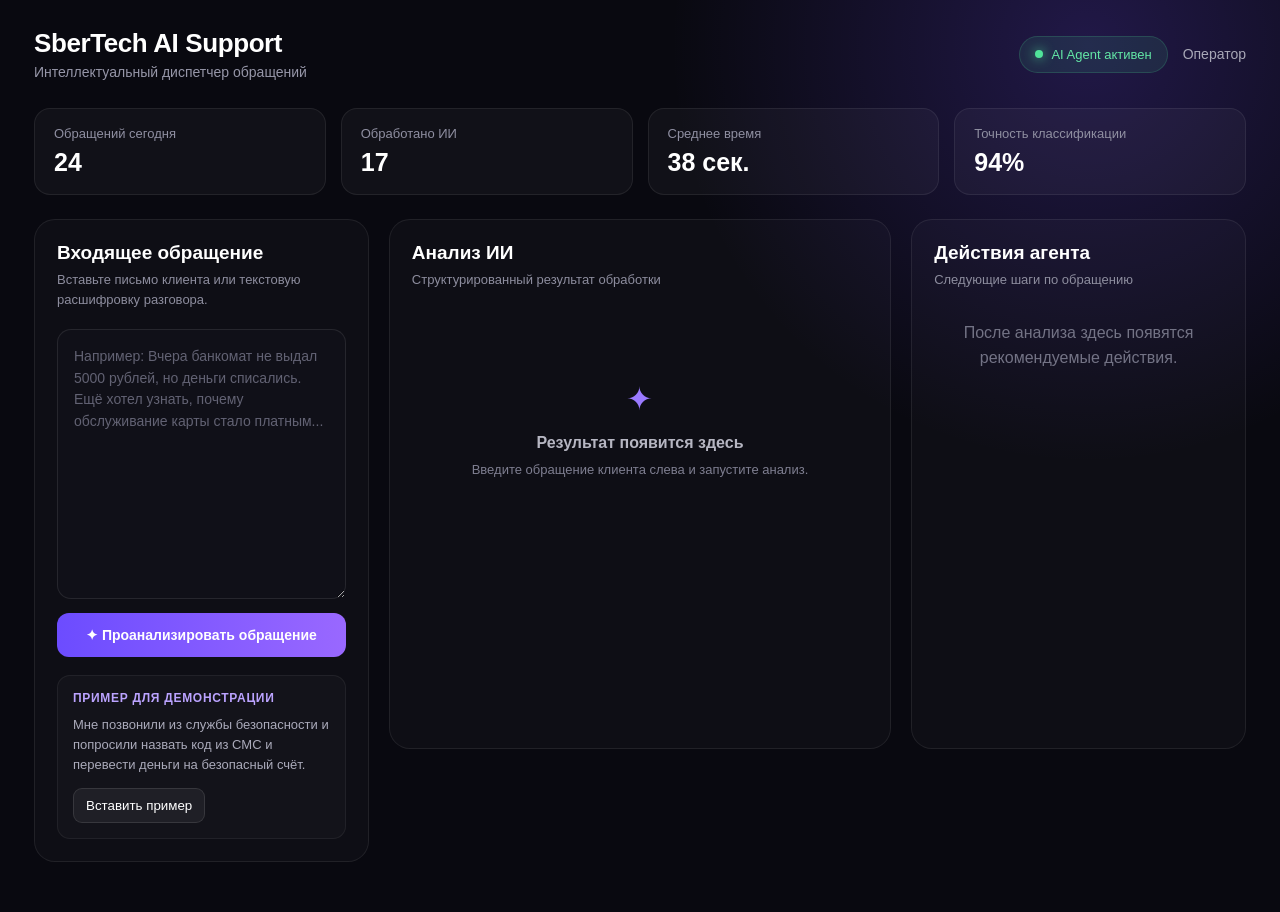
==== frontend/chat.html @ ca97415d "Добавили frontend" ====
<!DOCTYPE html>
<html lang="ru">

<head>
    <meta charset="UTF-8">

    <meta
        name="viewport"
        content="width=device-width, initial-scale=1.0"
    >

    <title>SberTech AI Support</title>

    <link
        rel="stylesheet"
        href="css/style.css"
    >
</head>


<body>

    <div class="app-container">


        <!-- =========================================
             ШАПКА
        ========================================== -->

        <header class="header">

            <div class="brand">

                <img
                    src="assets/logo.png"
                    alt="SberTech"
                    class="brand-logo"
                    onerror="this.style.display='none'"
                >

                <div>
                    <div class="brand-title">
                        SberTech AI Support
                    </div>

                    <div class="brand-subtitle">
                        Интеллектуальный диспетчер обращений
                    </div>
                </div>

            </div>


            <div class="header-right">

                <div class="online-status">
                    <span class="online-dot"></span>
                    AI Agent активен
                </div>

                <div
                    id="operatorName"
                    class="operator-name"
                ></div>

            </div>

        </header>



        <!-- =========================================
             МЕТРИКИ
        ========================================== -->

        <section class="metrics">

            <div class="metric-card">

                <div class="metric-label">
                    Обращений сегодня
                </div>

                <div class="metric-value">
                    24
                </div>

            </div>


            <div class="metric-card">

                <div class="metric-label">
                    Обработано ИИ
                </div>

                <div class="metric-value">
                    17
                </div>

            </div>


            <div class="metric-card">

                <div class="metric-label">
                    Среднее время
                </div>

                <div class="metric-value">
                    38 сек.
                </div>

            </div>


            <div class="metric-card">

                <div class="metric-label">
                    Точность классификации
                </div>

                <div class="metric-value">
                    94%
                </div>

            </div>

        </section>



        <!-- =========================================
             ОСНОВНАЯ ЧАСТЬ
        ========================================== -->

        <main class="main-grid">


            <!-- ЛЕВАЯ КОЛОНКА -->

            <section class="panel input-panel">

                <div class="section-title">
                    Входящее обращение
                </div>

                <div class="section-description">
                    Вставьте письмо клиента или
                    текстовую расшифровку разговора.
                </div>


                <textarea
                    id="message"
                    class="message-input"
                    placeholder="Например: Вчера банкомат не выдал 5000 рублей, но деньги списались. Ещё хотел узнать, почему обслуживание карты стало платным..."
                ></textarea>


                <button
                    id="analyzeButton"
                    class="primary-button"
                >
                    ✦ Проанализировать обращение
                </button>


                <div class="example-box">

                    <div class="example-title">
                        Пример для демонстрации
                    </div>

                    <p>
                        Мне позвонили из службы безопасности
                        и попросили назвать код из СМС и
                        перевести деньги на безопасный счёт.
                    </p>

                    <button
                        id="exampleButton"
                        class="secondary-button"
                    >
                        Вставить пример
                    </button>

                </div>

            </section>



            <!-- ЦЕНТРАЛЬНАЯ КОЛОНКА -->

            <section class="panel analysis-panel">

                <div class="section-header">

                    <div>
                        <div class="section-title">
                            Анализ ИИ
                        </div>

                        <div class="section-description">
                            Структурированный результат обработки
                        </div>
                    </div>

                    <div
                        id="problemCounter"
                        class="counter hidden"
                    >
                        0 проблем
                    </div>

                </div>


                <!-- LOADING -->

                <div
                    id="loading"
                    class="loading hidden"
                >

                    <div class="spinner"></div>

                    <div>
                        ИИ анализирует обращение...
                    </div>

                </div>


                <!-- ПУСТОЕ СОСТОЯНИЕ -->

                <div
                    id="emptyState"
                    class="empty-state"
                >

                    <div class="empty-icon">
                        ✦
                    </div>

                    <h3>
                        Результат появится здесь
                    </h3>

                    <p>
                        Введите обращение клиента слева
                        и запустите анализ.
                    </p>

                </div>


                <!-- ОШИБКА -->

                <div
                    id="errorBox"
                    class="error-box hidden"
                ></div>


                <!-- КАРТОЧКИ -->

                <div id="results"></div>

            </section>



            <!-- ПРАВАЯ КОЛОНКА -->

            <section class="panel action-panel">

                <div class="section-title">
                    Действия агента
                </div>

                <div class="section-description">
                    Следующие шаги по обращению
                </div>


                <div
                    id="actionsEmpty"
                    class="empty-action"
                >
                    После анализа здесь появятся
                    рекомендуемые действия.
                </div>


                <div id="actions"></div>

            </section>

        </main>

    </div>


    <script src="js/chat.js"></script>

</body>

</html>
---- frontend/css/style.css ----
/* =========================================
   ОБЩИЕ НАСТРОЙКИ
========================================= */

* {
    box-sizing: border-box;
}


html {
    scroll-behavior: smooth;
}


body {
    margin: 0;

    min-height: 100vh;

    font-family:
        Inter,
        Arial,
        Helvetica,
        sans-serif;

    background:
        radial-gradient(
            circle at 85% 5%,
            rgba(112, 74, 255, 0.23),
            transparent 30%
        ),
        #090910;

    color: #ffffff;
}


/* =========================================
   ОСНОВНОЙ КОНТЕЙНЕР
========================================= */

.app-container {
    width: 100%;

    max-width: 1550px;

    margin: 0 auto;

    padding:
        28px
        34px
        50px;
}


/* =========================================
   HEADER
========================================= */

.header {
    display: flex;

    justify-content: space-between;

    align-items: center;

    gap: 25px;

    margin-bottom: 28px;
}


.brand {
    display: flex;

    align-items: center;

    gap: 14px;
}


.brand-logo {
    width: 46px;
    height: 46px;

    object-fit: contain;

    border-radius: 12px;
}


.brand-title {
    font-size: 26px;

    font-weight: 800;

    letter-spacing: -0.4px;
}


.brand-subtitle {
    margin-top: 5px;

    color: #9696a8;

    font-size: 14px;
}


.header-right {
    display: flex;

    align-items: center;

    gap: 15px;
}


.online-status {
    display: flex;

    align-items: center;

    gap: 8px;

    padding:
        10px
        15px;

    background:
        rgba(71, 220, 145, 0.10);

    color: #63e7a6;

    border:
        1px solid
        rgba(71, 220, 145, 0.18);

    border-radius: 999px;

    font-size: 13px;
}


.online-dot {
    width: 8px;
    height: 8px;

    background: #50e49a;

    border-radius: 50%;

    box-shadow:
        0 0 12px
        rgba(80, 228, 154, 0.9);
}


.operator-name {
    color: #a8a8b7;

    font-size: 14px;
}


/* =========================================
   МЕТРИКИ
========================================= */

.metrics {
    display: grid;

    grid-template-columns:
        repeat(4, 1fr);

    gap: 15px;

    margin-bottom: 24px;
}


.metric-card {
    background:
        rgba(255, 255, 255, 0.035);

    border:
        1px solid
        rgba(255, 255, 255, 0.075);

    border-radius: 16px;

    padding: 17px 19px;
}


.metric-label {
    color: #8f8fa1;

    font-size: 13px;
}


.metric-value {
    margin-top: 7px;

    font-size: 25px;

    font-weight: 750;
}


/* =========================================
   ОСНОВНАЯ СЕТКА
========================================= */

.main-grid {
    display: grid;

    grid-template-columns:
        0.9fr
        1.35fr
        0.9fr;

    gap: 20px;

    align-items: start;
}


.panel {
    background:
        rgba(255, 255, 255, 0.025);

    border:
        1px solid
        rgba(255, 255, 255, 0.075);

    border-radius: 21px;

    padding: 22px;

    min-height: 530px;
}


.section-header {
    display: flex;

    align-items: flex-start;

    justify-content: space-between;

    gap: 15px;
}


.section-title {
    font-size: 19px;

    font-weight: 700;
}


.section-description {
    margin-top: 6px;

    margin-bottom: 20px;

    color: #8d8d9e;

    font-size: 13px;

    line-height: 1.5;
}


/* =========================================
   TEXTAREA
========================================= */

.message-input {
    display: block;

    width: 100%;

    height: 270px;

    resize: vertical;

    padding: 16px;

    background: #101018;

    color: white;

    border:
        1px solid
        rgba(255, 255, 255, 0.09);

    border-radius: 14px;

    outline: none;

    font: inherit;

    font-size: 14px;

    line-height: 1.55;

    transition:
        border-color 0.2s,
        box-shadow 0.2s;
}


.message-input::placeholder {
    color: #626273;
}


.message-input:focus {
    border-color: #7958ff;

    box-shadow:
        0 0 0 3px
        rgba(121, 88, 255, 0.10);
}


/* =========================================
   КНОПКИ
========================================= */

button {
    font-family: inherit;
}


.primary-button {
    width: 100%;

    margin-top: 14px;

    padding:
        14px
        16px;

    border: none;

    border-radius: 12px;

    background:
        linear-gradient(
            90deg,
            #6c4cff,
            #9968ff
        );

    color: white;

    font-size: 14px;

    font-weight: 700;

    cursor: pointer;

    transition:
        transform 0.15s,
        opacity 0.15s;
}


.primary-button:hover {
    opacity: 0.92;

    transform:
        translateY(-1px);
}


.primary-button:disabled {
    opacity: 0.55;

    cursor: not-allowed;

    transform: none;
}


.secondary-button {
    padding:
        9px
        12px;

    border:
        1px solid
        rgba(255, 255, 255, 0.10);

    border-radius: 9px;

    background:
        rgba(255, 255, 255, 0.055);

    color: white;

    cursor: pointer;
}


.secondary-button:hover {
    background:
        rgba(255, 255, 255, 0.09);
}


/* =========================================
   ПРИМЕР
========================================= */

.example-box {
    margin-top: 18px;

    padding: 15px;

    background:
        rgba(255, 255, 255, 0.025);

    border:
        1px solid
        rgba(255, 255, 255, 0.06);

    border-radius: 13px;
}


.example-title {
    color: #bba3ff;

    font-size: 12px;

    font-weight: 700;

    text-transform: uppercase;

    letter-spacing: 0.7px;
}


.example-box p {
    margin:
        10px
        0
        13px;

    color: #aaaaba;

    font-size: 13px;

    line-height: 1.55;
}


/* =========================================
   AI РЕЗУЛЬТАТЫ
========================================= */

.problem-card {
    margin-bottom: 15px;

    padding: 18px;

    background:
        linear-gradient(
            145deg,
            #161621,
            #201a34
        );

    border:
        1px solid
        rgba(255, 255, 255, 0.075);

    border-radius: 17px;
}


.problem-top {
    display: flex;

    align-items: center;

    justify-content: space-between;

    gap: 15px;
}


.problem-number {
    display: inline-block;

    padding:
        5px
        9px;

    background:
        rgba(121, 88, 255, 0.14);

    color: #b79fff;

    border-radius: 999px;

    font-size: 11px;

    font-weight: 700;
}


.problem-card h3 {
    margin:
        13px
        0
        7px;

    font-size: 18px;
}


.problem-description {
    margin: 0;

    color: #b0b0bf;

    font-size: 13px;

    line-height: 1.55;
}


.info-grid {
    display: grid;

    grid-template-columns:
        repeat(2, 1fr);

    gap: 10px;

    margin-top: 15px;
}


.info-item {
    padding: 11px;

    background:
        rgba(255, 255, 255, 0.025);

    border-radius: 10px;
}


.info-label {
    color: #777789;

    font-size: 10px;

    text-transform: uppercase;

    letter-spacing: 0.6px;
}


.info-value {
    margin-top: 5px;

    font-size: 13px;
}


.confidence {
    color: #5be09b;
}


.missing-box {
    margin-top: 14px;

    padding: 12px;

    color: #ffc870;

    background:
        rgba(255, 190, 87, 0.065);

    border:
        1px solid
        rgba(255, 190, 87, 0.10);

    border-radius: 10px;

    font-size: 13px;

    line-height: 1.5;
}


.complete-box {
    margin-top: 14px;

    padding: 12px;

    color: #5ee5a1;

    background:
        rgba(71, 220, 145, 0.055);

    border-radius: 10px;

    font-size: 13px;
}


/* =========================================
   ПРИОРИТЕТЫ
========================================= */

.priority {
    display: inline-flex;

    align-items: center;

    padding:
        5px
        9px;

    border-radius: 999px;

    font-size: 11px;

    font-weight: 700;

    text-transform: uppercase;
}


.priority-low {
    color: #6ce3ac;

    background:
        rgba(66, 207, 143, 0.12);
}


.priority-medium {
    color: #ffd179;

    background:
        rgba(255, 193, 87, 0.12);
}


.priority-high {
    color: #ff9a78;

    background:
        rgba(255, 112, 76, 0.13);
}


.priority-critical {
    color: #ff7180;

    background:
        rgba(255, 64, 90, 0.16);
}


/* =========================================
   ACTIONS
========================================= */

.action-card {
    margin-bottom: 14px;

    padding: 16px;

    background: #111119;

    border-left:
        3px solid #7753ff;

    border-radius: 11px;
}


.action-category {
    color: #8d75e8;

    font-size: 10px;

    font-weight: 700;

    text-transform: uppercase;

    letter-spacing: 0.7px;
}


.action-title {
    margin-top: 7px;

    font-weight: 700;

    font-size: 14px;
}


.action-response {
    margin-top: 10px;

    color: #a8a8b8;

    font-size: 12px;

    line-height: 1.55;
}


.empty-action {
    margin-top: 30px;

    color: #737385;

    text-align: center;

    line-height: 1.6;
}


/* =========================================
   EMPTY STATE
========================================= */

.empty-state {
    padding:
        70px
        20px;

    text-align: center;

    color: #7e7e90;
}


.empty-icon {
    margin-bottom: 15px;

    color: #9a7aff;

    font-size: 32px;
}


.empty-state h3 {
    margin-bottom: 8px;

    color: #b6b6c2;

    font-size: 16px;
}


.empty-state p {
    margin: 0;

    font-size: 13px;

    line-height: 1.6;
}


/* =========================================
   СЧЁТЧИК
========================================= */

.counter {
    padding:
        6px
        10px;

    background:
        rgba(121, 88, 255, 0.12);

    color: #b49cff;

    border-radius: 999px;

    font-size: 11px;
}


/* =========================================
   LOADING
========================================= */

.loading {
    display: flex;

    align-items: center;

    justify-content: center;

    gap: 12px;

    padding: 80px 20px;

    color: #aaaabb;
}


.spinner {
    width: 22px;
    height: 22px;

    border:
        3px solid
        rgba(255, 255, 255, 0.10);

    border-top-color: #8a65ff;

    border-radius: 50%;

    animation:
        spin 0.8s
        linear
        infinite;
}


@keyframes spin {
    to {
        transform:
            rotate(360deg);
    }
}


/* =========================================
   ОШИБКА
========================================= */

.error-box {
    margin-top: 20px;

    padding: 14px;

    color: #ff8791;

    background:
        rgba(255, 75, 94, 0.08);

    border:
        1px solid
        rgba(255, 75, 94, 0.13);

    border-radius: 11px;

    font-size: 13px;
}


.error-text {
    min-height: 20px;

    color: #ff7786;

    font-size: 13px;
}


/* =========================================
   LOGIN PAGE
========================================= */

.login-page {
    display: flex;

    align-items: center;

    justify-content: center;
}


.login-wrapper {
    width: 100%;

    max-width: 600px;

    padding: 30px;
}


.login-card {
    padding: 28px;

    background:
        rgba(16, 16, 26, 0.86);

    border:
        1px solid
        rgba(255, 255, 255, 0.08);

    border-radius: 24px;

    box-shadow:
        0 30px 80px
        rgba(0, 0, 0, 0.35);
}


.login-content {
    margin-top: 35px;
}


.login-content h1 {
    margin:
        12px
        0;

    font-size: 34px;
}


.login-content p {
    color: #9797a8;

    line-height: 1.6;
}


.badge {
    display: inline-block;

    padding:
        6px
        10px;

    color: #b69cff;

    background:
        rgba(121, 88, 255, 0.13);

    border-radius: 999px;

    font-size: 11px;

    font-weight: 700;

    letter-spacing: 0.7px;
}


.login-content label {
    display: block;

    margin:
        23px
        0
        8px;

    color: #b8b8c5;

    font-size: 13px;
}


.input {
    width: 100%;

    padding: 13px 14px;

    background: #101018;

    color: white;

    border:
        1px solid
        rgba(255,255,255,0.09);

    border-radius: 11px;

    outline: none;
}


.input:focus {
    border-color: #7958ff;
}


/* =========================================
   UTILITY
========================================= */

.hidden {
    display: none !important;
}


/* =========================================
   АДАПТИВ
========================================= */

@media (
    max-width: 1100px
) {

    .main-grid {
        grid-template-columns:
            1fr
            1fr;
    }

    .action-panel {
        grid-column:
            1 / -1;

        min-height: auto;
    }
}


@media (
    max-width: 800px
) {

    .app-container {
        padding: 20px;
    }


    .header {
        flex-direction: column;

        align-items: flex-start;
    }


    .metrics {
        grid-template-columns:
            repeat(2, 1fr);
    }


    .main-grid {
        grid-template-columns:
            1fr;
    }


    .action-panel {
        grid-column: auto;
    }


    .panel {
        min-height: auto;
    }
}


@media (
    max-width: 500px
) {

    .metrics {
        grid-template-columns:
            1fr;
    }


    .info-grid {
        grid-template-columns:
            1fr;
    }
}
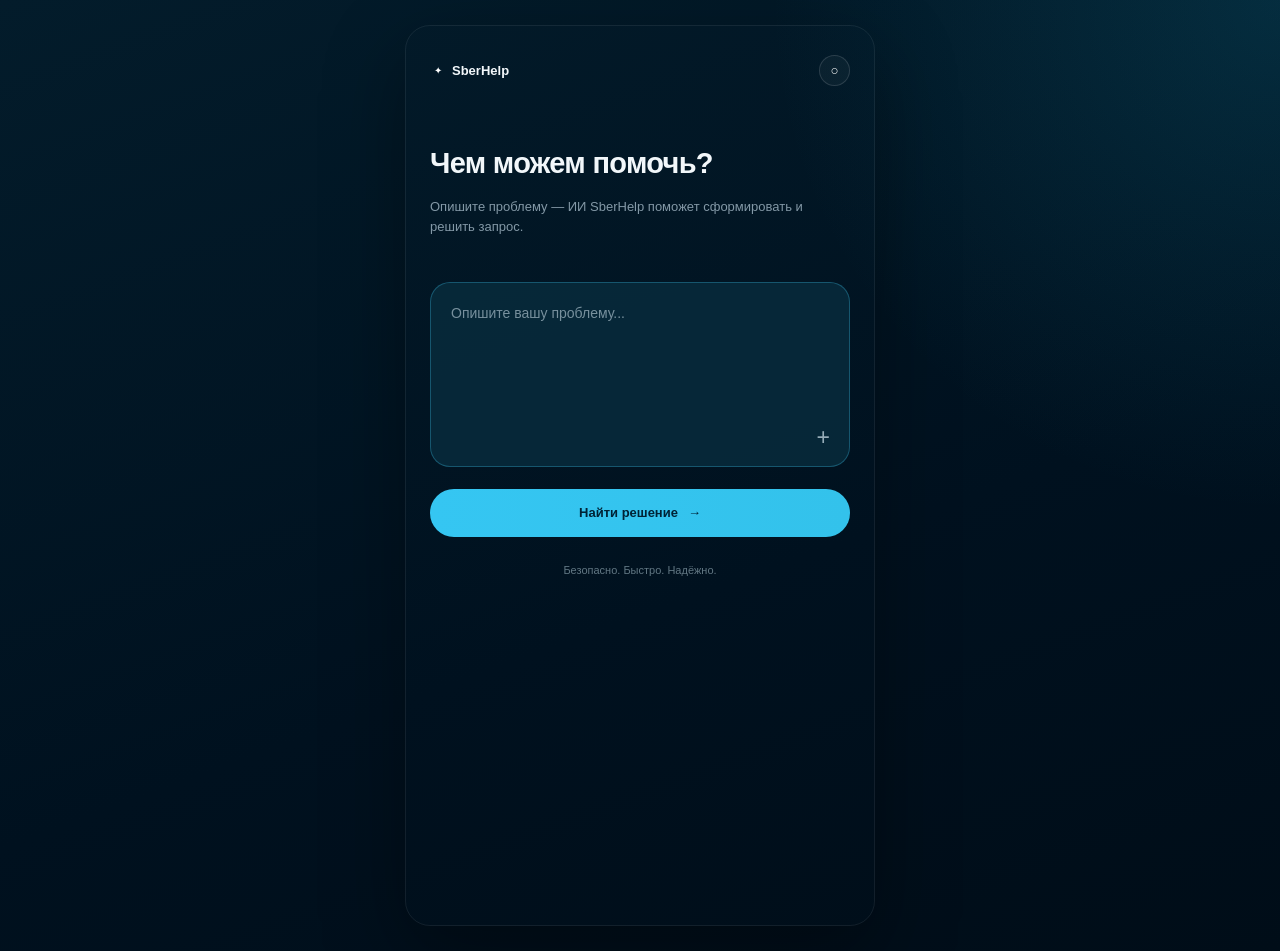
==== commit 33277985: "frontend" ====
--- a/frontend/chat.html
+++ b/frontend/chat.html
@@ -5,306 +5,20 @@
     <meta charset="UTF-8">
 
     <meta
-        name="viewport"
-        content="width=device-width, initial-scale=1.0"
+        http-equiv="refresh"
+        content="0; url=index.html"
     >
 
-    <title>SberTech AI Support</title>
+    <title>SberHelp</title>
 
-    <link
-        rel="stylesheet"
-        href="css/style.css"
-    >
 </head>
-
 
 <body>
 
-    <div class="app-container">
-
-
-        <!-- =========================================
-             ШАПКА
-        ========================================== -->
-
-        <header class="header">
-
-            <div class="brand">
-
-                <img
-                    src="assets/logo.png"
-                    alt="SberTech"
-                    class="brand-logo"
-                    onerror="this.style.display='none'"
-                >
-
-                <div>
-                    <div class="brand-title">
-                        SberTech AI Support
-                    </div>
-
-                    <div class="brand-subtitle">
-                        Интеллектуальный диспетчер обращений
-                    </div>
-                </div>
-
-            </div>
-
-
-            <div class="header-right">
-
-                <div class="online-status">
-                    <span class="online-dot"></span>
-                    AI Agent активен
-                </div>
-
-                <div
-                    id="operatorName"
-                    class="operator-name"
-                ></div>
-
-            </div>
-
-        </header>
-
-
-
-        <!-- =========================================
-             МЕТРИКИ
-        ========================================== -->
-
-        <section class="metrics">
-
-            <div class="metric-card">
-
-                <div class="metric-label">
-                    Обращений сегодня
-                </div>
-
-                <div class="metric-value">
-                    24
-                </div>
-
-            </div>
-
-
-            <div class="metric-card">
-
-                <div class="metric-label">
-                    Обработано ИИ
-                </div>
-
-                <div class="metric-value">
-                    17
-                </div>
-
-            </div>
-
-
-            <div class="metric-card">
-
-                <div class="metric-label">
-                    Среднее время
-                </div>
-
-                <div class="metric-value">
-                    38 сек.
-                </div>
-
-            </div>
-
-
-            <div class="metric-card">
-
-                <div class="metric-label">
-                    Точность классификации
-                </div>
-
-                <div class="metric-value">
-                    94%
-                </div>
-
-            </div>
-
-        </section>
-
-
-
-        <!-- =========================================
-             ОСНОВНАЯ ЧАСТЬ
-        ========================================== -->
-
-        <main class="main-grid">
-
-
-            <!-- ЛЕВАЯ КОЛОНКА -->
-
-            <section class="panel input-panel">
-
-                <div class="section-title">
-                    Входящее обращение
-                </div>
-
-                <div class="section-description">
-                    Вставьте письмо клиента или
-                    текстовую расшифровку разговора.
-                </div>
-
-
-                <textarea
-                    id="message"
-                    class="message-input"
-                    placeholder="Например: Вчера банкомат не выдал 5000 рублей, но деньги списались. Ещё хотел узнать, почему обслуживание карты стало платным..."
-                ></textarea>
-
-
-                <button
-                    id="analyzeButton"
-                    class="primary-button"
-                >
-                    ✦ Проанализировать обращение
-                </button>
-
-
-                <div class="example-box">
-
-                    <div class="example-title">
-                        Пример для демонстрации
-                    </div>
-
-                    <p>
-                        Мне позвонили из службы безопасности
-                        и попросили назвать код из СМС и
-                        перевести деньги на безопасный счёт.
-                    </p>
-
-                    <button
-                        id="exampleButton"
-                        class="secondary-button"
-                    >
-                        Вставить пример
-                    </button>
-
-                </div>
-
-            </section>
-
-
-
-            <!-- ЦЕНТРАЛЬНАЯ КОЛОНКА -->
-
-            <section class="panel analysis-panel">
-
-                <div class="section-header">
-
-                    <div>
-                        <div class="section-title">
-                            Анализ ИИ
-                        </div>
-
-                        <div class="section-description">
-                            Структурированный результат обработки
-                        </div>
-                    </div>
-
-                    <div
-                        id="problemCounter"
-                        class="counter hidden"
-                    >
-                        0 проблем
-                    </div>
-
-                </div>
-
-
-                <!-- LOADING -->
-
-                <div
-                    id="loading"
-                    class="loading hidden"
-                >
-
-                    <div class="spinner"></div>
-
-                    <div>
-                        ИИ анализирует обращение...
-                    </div>
-
-                </div>
-
-
-                <!-- ПУСТОЕ СОСТОЯНИЕ -->
-
-                <div
-                    id="emptyState"
-                    class="empty-state"
-                >
-
-                    <div class="empty-icon">
-                        ✦
-                    </div>
-
-                    <h3>
-                        Результат появится здесь
-                    </h3>
-
-                    <p>
-                        Введите обращение клиента слева
-                        и запустите анализ.
-                    </p>
-
-                </div>
-
-
-                <!-- ОШИБКА -->
-
-                <div
-                    id="errorBox"
-                    class="error-box hidden"
-                ></div>
-
-
-                <!-- КАРТОЧКИ -->
-
-                <div id="results"></div>
-
-            </section>
-
-
-
-            <!-- ПРАВАЯ КОЛОНКА -->
-
-            <section class="panel action-panel">
-
-                <div class="section-title">
-                    Действия агента
-                </div>
-
-                <div class="section-description">
-                    Следующие шаги по обращению
-                </div>
-
-
-                <div
-                    id="actionsEmpty"
-                    class="empty-action"
-                >
-                    После анализа здесь появятся
-                    рекомендуемые действия.
-                </div>
-
-
-                <div id="actions"></div>
-
-            </section>
-
-        </main>
-
-    </div>
-
-
-    <script src="js/chat.js"></script>
+    <script>
+        window.location.href = "index.html";
+    </script>
 
 </body>
 
-</html>+</html> 
